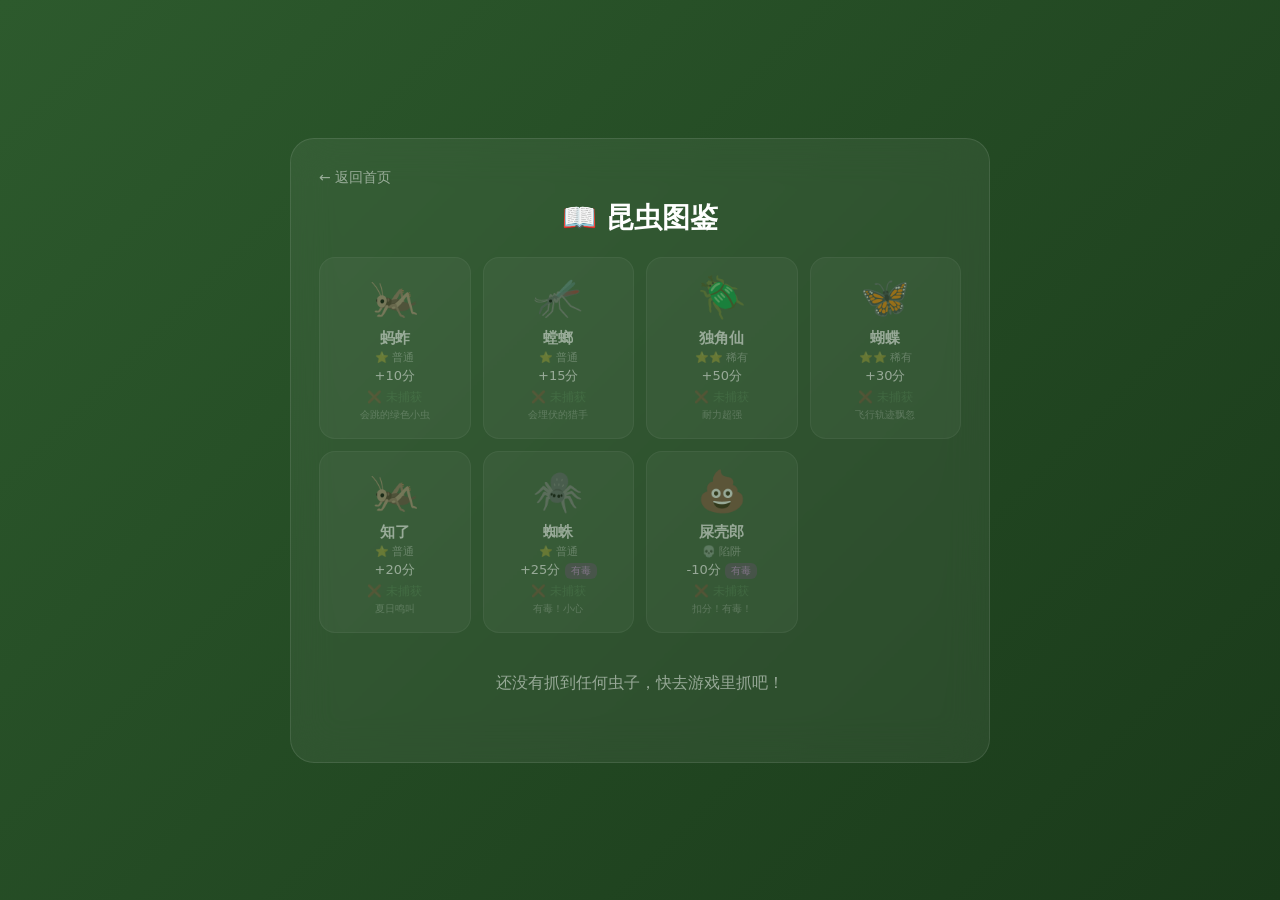
==== collection.html @ b9e889be "🎮 Phase 2: 完整三页游戏结构 - index.html (Codex生成): 毛玻璃首页, 进入游戏/图鉴/排行榜 - game.html: 完整游戏引擎   - 7种虫子AI (蚂蚱跳/螳" ====
<!DOCTYPE html>
<html lang="zh-CN">
<head>
<meta charset="UTF-8">
<meta name="viewport" content="width=device-width, initial-scale=1.0">
<title>📖 昆虫图鉴</title>
<style>
*{margin:0;padding:0;box-sizing:border-box}
body{
min-height:100vh;display:flex;align-items:center;justify-content:center;padding:24px;
font-family:"PingFang SC","Microsoft YaHei",system-ui,sans-serif;
background:linear-gradient(135deg,#2d5a2d,#1a3a1a);
}
.container{
width:100%;max-width:700px;
background:rgba(255,255,255,.06);backdrop-filter:blur(20px);
border-radius:24px;padding:28px;color:#fff;
border:1px solid rgba(255,255,255,.1);
}
h1{text-align:center;font-size:28px;margin-bottom:20px}
.back{display:inline-block;color:rgba(255,255,255,.5);text-decoration:none;font-size:14px;margin-bottom:12px}
.back:hover{color:#fff}

.grid{display:grid;grid-template-columns:repeat(auto-fill,minmax(150px,1fr));gap:12px}
.card{
background:rgba(255,255,255,.08);border-radius:16px;padding:16px;text-align:center;
border:1px solid rgba(255,255,255,.1);transition:.2s;
}
.card.caught{border-color:rgba(100,255,150,.3);background:rgba(100,255,150,.06)}
.card.missing{opacity:.5}
.card .icon{font-size:40px;margin-bottom:8px}
.card .name{font-size:15px;font-weight:600}
.card .rarity{font-size:11px;opacity:.5;margin:2px 0}
.card .pts{font-size:13px}
.card .count{font-size:12px;color:#81c784;margin-top:4px}
.card .desc{font-size:10px;opacity:.4;margin-top:2px}
.poison-badge{display:inline-block;padding:1px 6px;border-radius:6px;background:rgba(171,71,188,.3);font-size:10px;color:#ce93d8}

.empty{text-align:center;opacity:.5;padding:40px;font-size:16px}
</style>
</head>
<body>
<div class="container">
  <a href="index.html" class="back">← 返回首页</a>
  <h1>📖 昆虫图鉴</h1>
  <div class="grid" id="grid"></div>
</div>
<script>
const BUGS=[
  {id:'hopper',name:'蚂蚱',icon:'🦗',rarity:'⭐ 普通',pts:10,psn:false,desc:'会跳的绿色小虫'},
  {id:'mantis',name:'螳螂',icon:'🦟',rarity:'⭐ 普通',pts:15,psn:false,desc:'会埋伏的猎手'},
  {id:'beetle',name:'独角仙',icon:'🪲',rarity:'⭐⭐ 稀有',pts:50,psn:false,desc:'耐力超强'},
  {id:'butterfly',name:'蝴蝶',icon:'🦋',rarity:'⭐⭐ 稀有',pts:30,psn:false,desc:'飞行轨迹飘忽'},
  {id:'cicada',name:'知了',icon:'🦗',rarity:'⭐ 普通',pts:20,psn:false,desc:'夏日鸣叫'},
  {id:'spider',name:'蜘蛛',icon:'🕷️',rarity:'⭐ 普通',pts:25,psn:true,desc:'有毒！小心'},
  {id:'dung',name:'屎壳郎',icon:'💩',rarity:'💀 陷阱',pts:-10,psn:true,desc:'扣分！有毒！'},
];

let caught=JSON.parse(localStorage.getItem('bugRanks')||'[]');
// 从最新记录中提取捕获数
let allCaught={};
for(let r of caught){
  if(r.bugs)for(let[k,v]of Object.entries(r.bugs))allCaught[k]=(allCaught[k]||0)+v;
}

let grid=document.getElementById('grid');
for(let b of BUGS){
  let cnt=allCaught[b.id]||0;
  let c=document.createElement('div');
  c.className='card'+(cnt>0?' caught':' missing');
  c.innerHTML=`
    <div class="icon">${b.icon}</div>
    <div class="name">${b.name}</div>
    <div class="rarity">${b.rarity}</div>
    <div class="pts">${b.pts>0?'+':''}${b.pts}分${b.psn?' <span class="poison-badge">有毒</span>':''}</div>
    ${cnt>0?`<div class="count">✅ 已捕获 ×${cnt}</div>`:'<div class="count" style="opacity:.3">❌ 未捕获</div>'}
    <div class="desc">${b.desc}</div>
  `;
  grid.appendChild(c);
}

if(Object.keys(allCaught).length===0){
  let e=document.createElement('div');
  e.className='empty';e.textContent='还没有抓到任何虫子，快去游戏里抓吧！';
  document.querySelector('.container').appendChild(e);
}
</script>
</body>
</html>
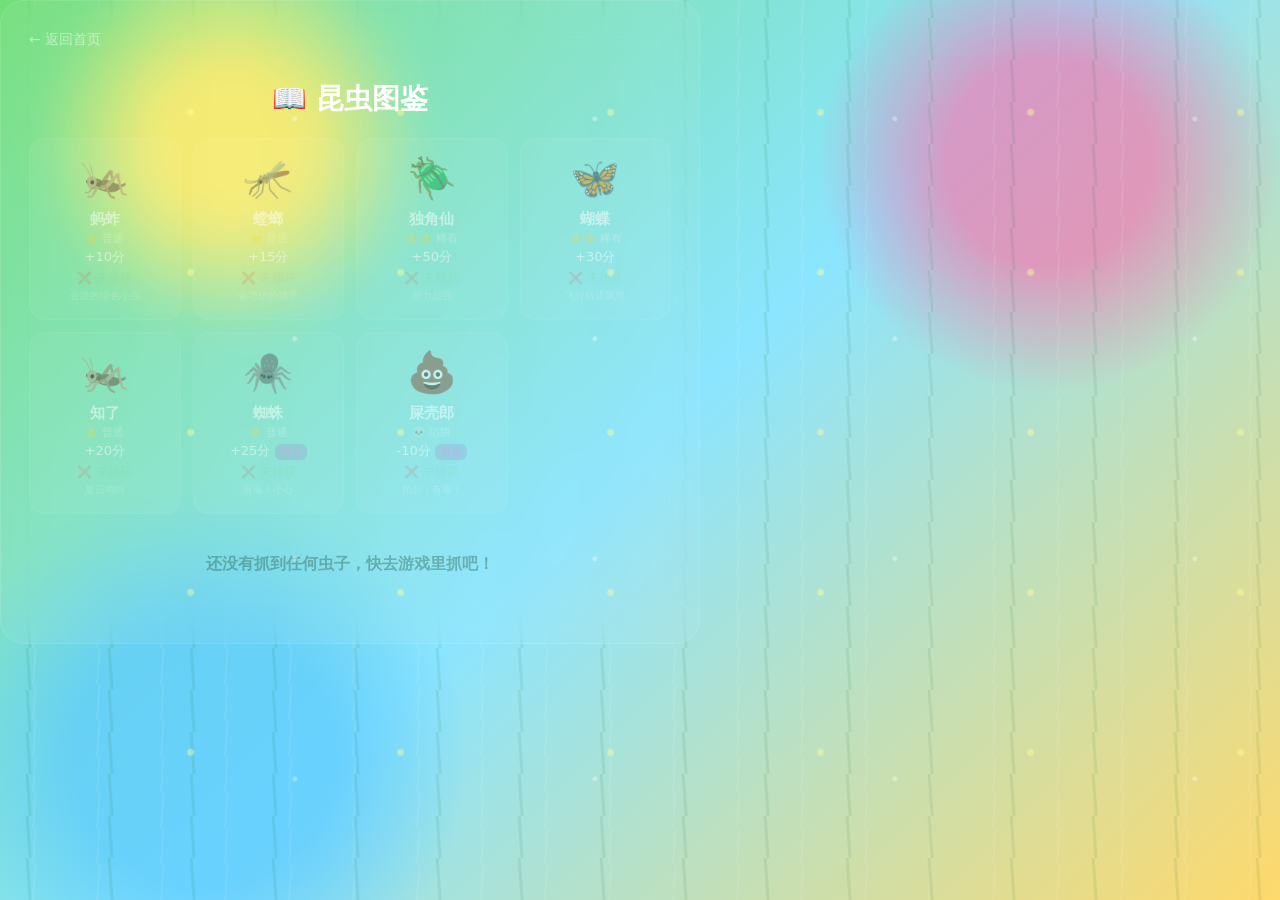
==== commit 6728ea33: "🎮 Phase 2: 完整游戏引擎 - 抓虫大冒险 - 30x20 网格地图 (草地/山路/池塘) - 7种昆虫 AI (蚂蚱/螳螂/独角仙/蝴蝶/知了/蜘蛛/屎壳郎) - 洞穴系统 (连通洞/死路洞" ====
--- a/collection.html
+++ b/collection.html
@@ -4,13 +4,8 @@
 <meta charset="UTF-8">
 <meta name="viewport" content="width=device-width, initial-scale=1.0">
 <title>📖 昆虫图鉴</title>
+<link rel="stylesheet" href="style.css">
 <style>
-*{margin:0;padding:0;box-sizing:border-box}
-body{
-min-height:100vh;display:flex;align-items:center;justify-content:center;padding:24px;
-font-family:"PingFang SC","Microsoft YaHei",system-ui,sans-serif;
-background:linear-gradient(135deg,#2d5a2d,#1a3a1a);
-}
 .container{
 width:100%;max-width:700px;
 background:rgba(255,255,255,.06);backdrop-filter:blur(20px);
--- a/style.css
+++ b/style.css
@@ -0,0 +1,537 @@
+* {
+  box-sizing: border-box;
+}
+
+:root {
+  --ink: #16412e;
+  --deep: #0e3b2b;
+  --leaf: #39b96b;
+  --sun: #ffc94d;
+  --sky: #59c8ff;
+  --berry: #ff6fa5;
+  --glass: rgba(255, 255, 255, 0.36);
+  --glass-strong: rgba(255, 255, 255, 0.56);
+  --stroke: rgba(255, 255, 255, 0.62);
+  --shadow: 0 24px 70px rgba(21, 85, 56, 0.25);
+}
+
+html,
+body {
+  margin: 0;
+  min-height: 100%;
+}
+
+body {
+  min-height: 100vh;
+  color: var(--ink);
+  font-family: "PingFang SC", "Microsoft YaHei", system-ui, sans-serif;
+  background:
+    radial-gradient(circle at 18% 16%, rgba(255, 235, 103, 0.92) 0 6%, transparent 15%),
+    radial-gradient(circle at 82% 18%, rgba(255, 111, 165, 0.64) 0 8%, transparent 18%),
+    radial-gradient(circle at 16% 84%, rgba(89, 200, 255, 0.68) 0 10%, transparent 20%),
+    linear-gradient(135deg, #72df78 0%, #8be5ff 50%, #ffd96b 100%);
+  overflow-x: hidden;
+}
+
+body::before,
+body::after {
+  content: "";
+  position: fixed;
+  inset: 0;
+  pointer-events: none;
+}
+
+body::before {
+  background-image:
+    linear-gradient(86deg, transparent 0 28px, rgba(23, 106, 49, 0.22) 29px 31px, transparent 32px 64px),
+    linear-gradient(94deg, transparent 0 22px, rgba(255, 255, 255, 0.22) 23px 24px, transparent 25px 58px);
+  background-size: 82px 42px, 64px 36px;
+  background-position: 0 100%, 12px 100%;
+  opacity: 0.42;
+  animation: grassWave 7s ease-in-out infinite alternate;
+}
+
+body::after {
+  background-image:
+    radial-gradient(circle, rgba(255, 255, 152, 0.95) 0 3px, transparent 4px),
+    radial-gradient(circle, rgba(255, 255, 255, 0.74) 0 2px, transparent 3px);
+  background-size: 210px 160px, 300px 220px;
+  background-position: 8% 26%, 76% 66%;
+  opacity: 0.48;
+  animation: fireflyDrift 9s ease-in-out infinite alternate;
+}
+
+@keyframes grassWave {
+  from { transform: translate3d(-10px, 8px, 0) skewX(-2deg); }
+  to { transform: translate3d(12px, -4px, 0) skewX(2deg); }
+}
+
+@keyframes fireflyDrift {
+  from { transform: translate3d(0, 0, 0); }
+  to { transform: translate3d(18px, -18px, 0); }
+}
+
+a {
+  color: inherit;
+}
+
+.page-center {
+  position: relative;
+  z-index: 1;
+  display: grid;
+  min-height: 100vh;
+  place-items: center;
+  padding: 24px;
+}
+
+.glass-shell,
+.glass-panel,
+.game-shell {
+  border: 1px solid var(--stroke);
+  background: var(--glass);
+  box-shadow: var(--shadow);
+  backdrop-filter: blur(18px);
+  -webkit-backdrop-filter: blur(18px);
+}
+
+.glass-shell {
+  width: min(660px, 100%);
+  padding: 34px;
+  border-radius: 28px;
+  text-align: center;
+}
+
+.brand-title {
+  margin: 0;
+  color: #124b33;
+  font-size: clamp(40px, 8vw, 74px);
+  line-height: 1.05;
+  letter-spacing: 0;
+  text-shadow: 0 4px 0 rgba(255, 255, 255, 0.38);
+}
+
+.subtitle {
+  max-width: 500px;
+  margin: 14px auto 26px;
+  color: rgba(17, 68, 48, 0.82);
+  font-size: 18px;
+  font-weight: 800;
+  line-height: 1.7;
+}
+
+.actions {
+  display: grid;
+  gap: 14px;
+  max-width: 360px;
+  margin: 0 auto;
+}
+
+.btn {
+  display: inline-flex;
+  align-items: center;
+  justify-content: center;
+  min-height: 56px;
+  padding: 12px 22px;
+  border: 1px solid rgba(255, 255, 255, 0.76);
+  border-radius: 18px;
+  color: var(--ink);
+  background: rgba(255, 255, 255, 0.52);
+  box-shadow: 0 10px 22px rgba(36, 105, 69, 0.18);
+  text-decoration: none;
+  font: inherit;
+  font-size: 20px;
+  font-weight: 900;
+  cursor: pointer;
+  transition: transform 0.16s ease, background 0.16s ease, box-shadow 0.16s ease;
+}
+
+.btn:hover,
+.btn:focus-visible {
+  transform: translateY(-2px);
+  background: rgba(255, 255, 255, 0.72);
+  box-shadow: 0 15px 30px rgba(36, 105, 69, 0.24);
+  outline: none;
+}
+
+.btn.primary {
+  color: #fff;
+  background: linear-gradient(135deg, rgba(31, 177, 93, 0.96), rgba(255, 172, 49, 0.96));
+  text-shadow: 0 2px 2px rgba(0, 0, 0, 0.16);
+}
+
+.home-help {
+  display: grid;
+  grid-template-columns: repeat(3, 1fr);
+  gap: 10px;
+  margin-top: 26px;
+  color: rgba(18, 75, 51, 0.78);
+  font-size: 14px;
+  font-weight: 800;
+}
+
+.home-help span,
+kbd {
+  border: 1px solid rgba(255, 255, 255, 0.56);
+  border-radius: 12px;
+  background: rgba(255, 255, 255, 0.28);
+  box-shadow: inset 0 1px 0 rgba(255, 255, 255, 0.46);
+}
+
+.home-help span {
+  padding: 10px 8px;
+}
+
+kbd {
+  display: inline-flex;
+  align-items: center;
+  min-width: 24px;
+  min-height: 24px;
+  justify-content: center;
+  padding: 2px 7px;
+  color: #123f2b;
+  font-family: inherit;
+  font-size: 12px;
+  font-weight: 900;
+}
+
+.leaderboard {
+  display: none;
+  margin-top: 22px;
+  padding: 16px;
+  border-radius: 18px;
+  text-align: left;
+}
+
+.leaderboard.open {
+  display: block;
+}
+
+.leaderboard h2 {
+  margin: 0 0 10px;
+  font-size: 22px;
+}
+
+.score-row {
+  display: flex;
+  align-items: center;
+  justify-content: space-between;
+  gap: 12px;
+  padding: 10px 0;
+  border-top: 1px solid rgba(255, 255, 255, 0.5);
+  font-weight: 900;
+}
+
+.score-row:first-child {
+  border-top: 0;
+}
+
+.empty {
+  margin: 0;
+  padding: 14px 0 4px;
+  color: rgba(22, 65, 46, 0.66);
+  font-weight: 800;
+  text-align: center;
+}
+
+.game-page {
+  display: grid;
+  min-height: 100vh;
+  place-items: center;
+  padding: 14px;
+  overflow: hidden;
+}
+
+.game-shell {
+  position: relative;
+  width: min(1180px, 100%);
+  padding: 12px;
+  border-radius: 22px;
+}
+
+.game-topbar,
+.hud,
+.help-bar {
+  display: flex;
+  align-items: center;
+  gap: 10px;
+  flex-wrap: wrap;
+}
+
+.game-topbar {
+  justify-content: space-between;
+  padding: 0 4px 10px;
+}
+
+.game-title {
+  margin: 0;
+  font-size: clamp(22px, 4vw, 32px);
+  line-height: 1;
+}
+
+.game-links {
+  display: flex;
+  gap: 8px;
+}
+
+.small-btn {
+  min-height: 38px;
+  padding: 8px 12px;
+  border-radius: 12px;
+  font-size: 14px;
+}
+
+.canvas-wrap {
+  position: relative;
+}
+
+canvas {
+  display: block;
+  width: 100%;
+  max-height: calc(100vh - 190px);
+  aspect-ratio: 3 / 2;
+  border-radius: 16px;
+  background: #5ea94d;
+  box-shadow: inset 0 0 0 1px rgba(255, 255, 255, 0.28);
+  touch-action: none;
+}
+
+.hud {
+  justify-content: center;
+  margin-top: 10px;
+  padding: 10px 12px;
+  border-radius: 16px;
+  background: rgba(255, 255, 255, 0.34);
+}
+
+.hud-item {
+  display: inline-flex;
+  align-items: center;
+  gap: 6px;
+  min-height: 30px;
+  color: #143d2b;
+  font-size: 14px;
+  font-weight: 900;
+}
+
+.hud-bar {
+  width: 112px;
+  height: 10px;
+  overflow: hidden;
+  border-radius: 99px;
+  background: rgba(20, 61, 43, 0.16);
+}
+
+.hud-fill {
+  width: 100%;
+  height: 100%;
+  border-radius: inherit;
+  transition: width 0.2s ease;
+}
+
+.hud-stamina .hud-fill {
+  background: linear-gradient(90deg, #28bd6c, #ffd34e, #ff6b4a);
+}
+
+.hud-poison .hud-fill {
+  background: #a64bd9;
+}
+
+.status-badge {
+  padding: 6px 10px;
+  border-radius: 99px;
+  font-size: 13px;
+  font-weight: 900;
+}
+
+.status-ok {
+  color: #176a3f;
+  background: rgba(74, 215, 118, 0.22);
+}
+
+.status-poison {
+  color: #702994;
+  background: rgba(171, 71, 188, 0.22);
+}
+
+.help-bar {
+  justify-content: center;
+  margin-top: 8px;
+  color: rgba(16, 61, 43, 0.72);
+  font-size: 13px;
+  font-weight: 800;
+}
+
+.game-over-overlay {
+  position: absolute;
+  inset: 0;
+  z-index: 10;
+  display: none;
+  align-items: center;
+  justify-content: center;
+  flex-direction: column;
+  gap: 12px;
+  border-radius: 22px;
+  color: #fff;
+  background: rgba(20, 54, 38, 0.68);
+  backdrop-filter: blur(12px);
+  -webkit-backdrop-filter: blur(12px);
+  text-align: center;
+}
+
+.game-over-overlay.show {
+  display: flex;
+}
+
+.game-over-overlay h2 {
+  margin: 0;
+  font-size: 34px;
+}
+
+.final-score {
+  color: #ffdd57;
+  font-size: 58px;
+  font-weight: 1000;
+  line-height: 1;
+}
+
+.collection-page {
+  position: relative;
+  z-index: 1;
+  min-height: 100vh;
+  padding: 24px;
+}
+
+.collection-shell {
+  width: min(1060px, 100%);
+  margin: 0 auto;
+  padding: 24px;
+  border-radius: 26px;
+}
+
+.collection-header {
+  display: flex;
+  align-items: center;
+  justify-content: space-between;
+  gap: 16px;
+  margin-bottom: 20px;
+}
+
+.collection-header h1 {
+  margin: 0;
+  font-size: clamp(30px, 5vw, 48px);
+  line-height: 1;
+}
+
+.bug-grid {
+  display: grid;
+  grid-template-columns: repeat(auto-fit, minmax(180px, 1fr));
+  gap: 14px;
+}
+
+.bug-card {
+  min-height: 254px;
+  padding: 16px;
+  border: 1px solid rgba(255, 255, 255, 0.58);
+  border-radius: 18px;
+  background: rgba(255, 255, 255, 0.36);
+  box-shadow: 0 12px 28px rgba(24, 80, 54, 0.16);
+  text-align: center;
+}
+
+.bug-card.missing {
+  filter: grayscale(0.7);
+  opacity: 0.72;
+}
+
+.bug-card img,
+.asset-icon {
+  width: 76px;
+  height: 76px;
+  object-fit: contain;
+  image-rendering: auto;
+}
+
+.bug-name {
+  margin-top: 8px;
+  font-size: 20px;
+  font-weight: 1000;
+}
+
+.bug-meta,
+.bug-desc,
+.bug-count {
+  margin-top: 5px;
+  font-weight: 850;
+}
+
+.bug-meta {
+  color: rgba(22, 65, 46, 0.8);
+}
+
+.bug-desc {
+  min-height: 38px;
+  color: rgba(22, 65, 46, 0.62);
+  font-size: 13px;
+  line-height: 1.45;
+}
+
+.bug-count {
+  color: #176a3f;
+}
+
+@media (max-width: 720px) {
+  .page-center,
+  .collection-page {
+    padding: 16px;
+  }
+
+  .glass-shell,
+  .collection-shell {
+    padding: 20px;
+    border-radius: 22px;
+  }
+
+  .home-help {
+    grid-template-columns: 1fr;
+  }
+
+  .btn {
+    min-height: 54px;
+    font-size: 18px;
+  }
+
+  .game-page {
+    padding: 8px;
+    align-items: start;
+  }
+
+  .game-shell {
+    padding: 8px;
+  }
+
+  .game-topbar {
+    justify-content: center;
+    text-align: center;
+  }
+
+  .game-links {
+    width: 100%;
+    justify-content: center;
+  }
+
+  canvas {
+    max-height: none;
+  }
+
+  .hud {
+    gap: 7px;
+  }
+
+  .hud-bar {
+    width: 84px;
+  }
+
+  .help-bar {
+    font-size: 12px;
+  }
+}
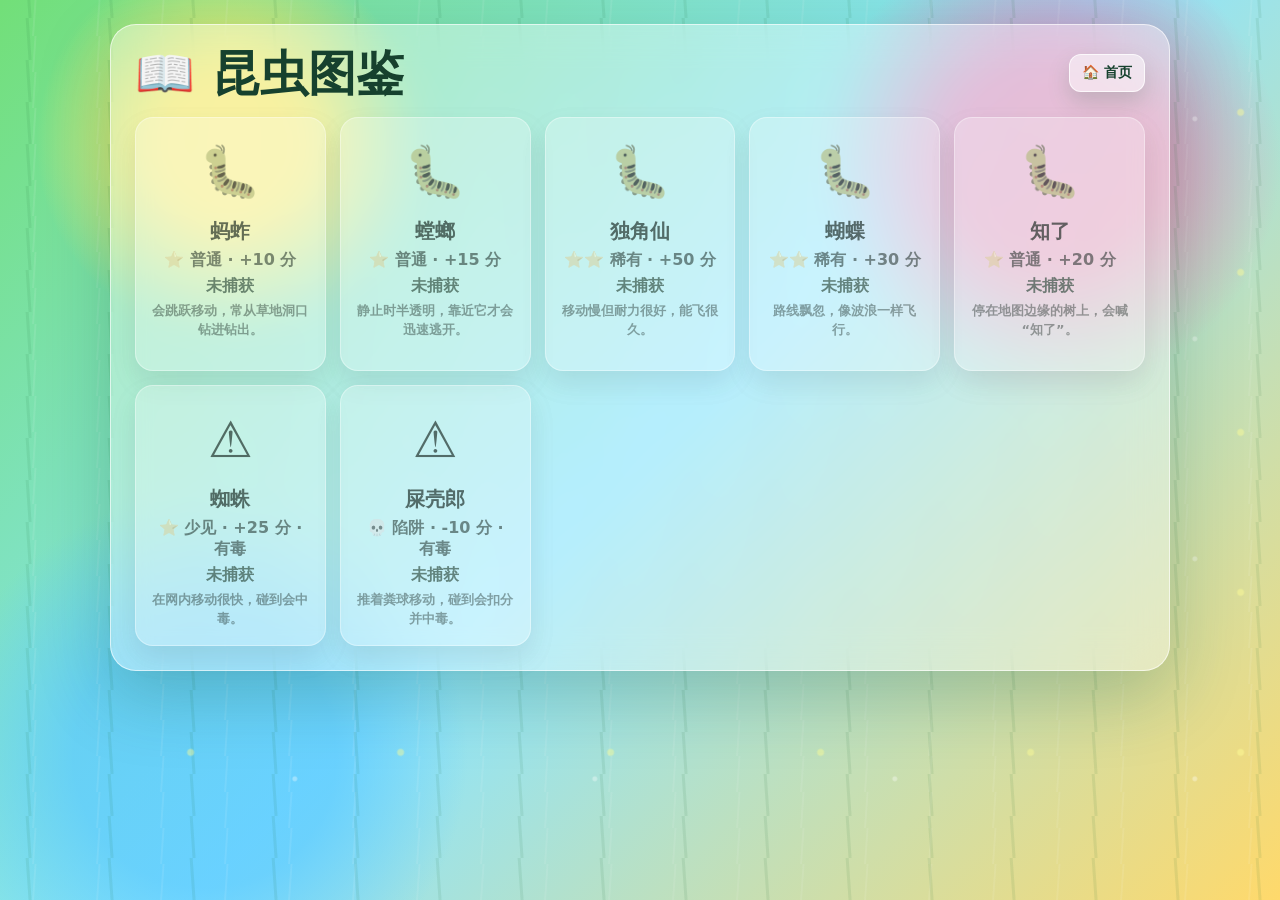
==== commit f08ed8d4: "🔧 修复: 外部JS集成 + 风格统一 + 铲子逻辑优化 - game.html 改为加载外部 game.js - collection.html 使用 style.css 共享样式 - index." ====
--- a/collection.html
+++ b/collection.html
@@ -1,84 +1,79 @@
 <!DOCTYPE html>
 <html lang="zh-CN">
 <head>
-<meta charset="UTF-8">
-<meta name="viewport" content="width=device-width, initial-scale=1.0">
-<title>📖 昆虫图鉴</title>
-<link rel="stylesheet" href="style.css">
-<style>
-.container{
-width:100%;max-width:700px;
-background:rgba(255,255,255,.06);backdrop-filter:blur(20px);
-border-radius:24px;padding:28px;color:#fff;
-border:1px solid rgba(255,255,255,.1);
-}
-h1{text-align:center;font-size:28px;margin-bottom:20px}
-.back{display:inline-block;color:rgba(255,255,255,.5);text-decoration:none;font-size:14px;margin-bottom:12px}
-.back:hover{color:#fff}
-
-.grid{display:grid;grid-template-columns:repeat(auto-fill,minmax(150px,1fr));gap:12px}
-.card{
-background:rgba(255,255,255,.08);border-radius:16px;padding:16px;text-align:center;
-border:1px solid rgba(255,255,255,.1);transition:.2s;
-}
-.card.caught{border-color:rgba(100,255,150,.3);background:rgba(100,255,150,.06)}
-.card.missing{opacity:.5}
-.card .icon{font-size:40px;margin-bottom:8px}
-.card .name{font-size:15px;font-weight:600}
-.card .rarity{font-size:11px;opacity:.5;margin:2px 0}
-.card .pts{font-size:13px}
-.card .count{font-size:12px;color:#81c784;margin-top:4px}
-.card .desc{font-size:10px;opacity:.4;margin-top:2px}
-.poison-badge{display:inline-block;padding:1px 6px;border-radius:6px;background:rgba(171,71,188,.3);font-size:10px;color:#ce93d8}
-
-.empty{text-align:center;opacity:.5;padding:40px;font-size:16px}
-</style>
+  <meta charset="UTF-8">
+  <meta name="viewport" content="width=device-width, initial-scale=1.0">
+  <title>📖 昆虫图鉴</title>
+  <link rel="stylesheet" href="style.css">
 </head>
 <body>
-<div class="container">
-  <a href="index.html" class="back">← 返回首页</a>
-  <h1>📖 昆虫图鉴</h1>
-  <div class="grid" id="grid"></div>
-</div>
-<script>
-const BUGS=[
-  {id:'hopper',name:'蚂蚱',icon:'🦗',rarity:'⭐ 普通',pts:10,psn:false,desc:'会跳的绿色小虫'},
-  {id:'mantis',name:'螳螂',icon:'🦟',rarity:'⭐ 普通',pts:15,psn:false,desc:'会埋伏的猎手'},
-  {id:'beetle',name:'独角仙',icon:'🪲',rarity:'⭐⭐ 稀有',pts:50,psn:false,desc:'耐力超强'},
-  {id:'butterfly',name:'蝴蝶',icon:'🦋',rarity:'⭐⭐ 稀有',pts:30,psn:false,desc:'飞行轨迹飘忽'},
-  {id:'cicada',name:'知了',icon:'🦗',rarity:'⭐ 普通',pts:20,psn:false,desc:'夏日鸣叫'},
-  {id:'spider',name:'蜘蛛',icon:'🕷️',rarity:'⭐ 普通',pts:25,psn:true,desc:'有毒！小心'},
-  {id:'dung',name:'屎壳郎',icon:'💩',rarity:'💀 陷阱',pts:-10,psn:true,desc:'扣分！有毒！'},
-];
+  <main class="collection-page">
+    <section class="collection-shell glass-shell">
+      <header class="collection-header">
+        <h1>📖 昆虫图鉴</h1>
+        <a class="btn small-btn" href="index.html">🏠 首页</a>
+      </header>
+      <div class="bug-grid" id="bugGrid"></div>
+    </section>
+  </main>
 
-let caught=JSON.parse(localStorage.getItem('bugRanks')||'[]');
-// 从最新记录中提取捕获数
-let allCaught={};
-for(let r of caught){
-  if(r.bugs)for(let[k,v]of Object.entries(r.bugs))allCaught[k]=(allCaught[k]||0)+v;
-}
+  <script>
+    const BUGS = [
+      { id: "grasshopper", name: "蚂蚱", rarity: "⭐ 普通", points: 10, toxic: false, asset: "grasshopper", desc: "会跳跃移动，常从草地洞口钻进钻出。" },
+      { id: "mantis", name: "螳螂", rarity: "⭐ 普通", points: 15, toxic: false, asset: "mantis", desc: "静止时半透明，靠近它才会迅速逃开。" },
+      { id: "beetle", name: "独角仙", rarity: "⭐⭐ 稀有", points: 50, toxic: false, asset: "beetle", desc: "移动慢但耐力很好，能飞很久。" },
+      { id: "butterfly", name: "蝴蝶", rarity: "⭐⭐ 稀有", points: 30, toxic: false, asset: "butterfly", desc: "路线飘忽，像波浪一样飞行。" },
+      { id: "cicada", name: "知了", rarity: "⭐ 普通", points: 20, toxic: false, asset: "cicada", desc: "停在地图边缘的树上，会喊“知了”。" },
+      { id: "spider", name: "蜘蛛", rarity: "⭐ 少见", points: 25, toxic: true, asset: "spider", desc: "在网内移动很快，碰到会中毒。" },
+      { id: "dung", name: "屎壳郎", rarity: "💀 陷阱", points: -10, toxic: true, asset: "dung", desc: "推着粪球移动，碰到会扣分并中毒。" },
+    ];
 
-let grid=document.getElementById('grid');
-for(let b of BUGS){
-  let cnt=allCaught[b.id]||0;
-  let c=document.createElement('div');
-  c.className='card'+(cnt>0?' caught':' missing');
-  c.innerHTML=`
-    <div class="icon">${b.icon}</div>
-    <div class="name">${b.name}</div>
-    <div class="rarity">${b.rarity}</div>
-    <div class="pts">${b.pts>0?'+':''}${b.pts}分${b.psn?' <span class="poison-badge">有毒</span>':''}</div>
-    ${cnt>0?`<div class="count">✅ 已捕获 ×${cnt}</div>`:'<div class="count" style="opacity:.3">❌ 未捕获</div>'}
-    <div class="desc">${b.desc}</div>
-  `;
-  grid.appendChild(c);
-}
+    function readCaught() {
+      try {
+        const raw = JSON.parse(localStorage.getItem("bugCatchCaught") || "{}");
+        return raw && typeof raw === "object" ? raw : {};
+      } catch {
+        return {};
+      }
+    }
 
-if(Object.keys(allCaught).length===0){
-  let e=document.createElement('div');
-  e.className='empty';e.textContent='还没有抓到任何虫子，快去游戏里抓吧！';
-  document.querySelector('.container').appendChild(e);
-}
-</script>
+    function readLegacyCaught() {
+      try {
+        const ranks = JSON.parse(localStorage.getItem("bugRanks") || "[]");
+        return ranks.reduce((acc, item) => {
+          if (item.bugs) {
+            Object.entries(item.bugs).forEach(([key, value]) => {
+              acc[key] = (acc[key] || 0) + value;
+            });
+          }
+          return acc;
+        }, {});
+      } catch {
+        return {};
+      }
+    }
+
+    const grid = document.getElementById("bugGrid");
+    const caught = { ...readLegacyCaught() };
+    const current = readCaught();
+    Object.entries(current).forEach(([key, value]) => {
+      caught[key] = (caught[key] || 0) + value;
+    });
+
+    grid.innerHTML = BUGS.map((bug) => {
+      const count = caught[bug.id] || 0;
+      const points = `${bug.points > 0 ? "+" : ""}${bug.points} 分`;
+      return `
+        <article class="bug-card ${count ? "caught" : "missing"}">
+          <img src="assets/${bug.asset}.png" alt="${bug.name}" onerror="this.style.display='none';this.nextElementSibling.style.display='inline-flex'">
+          <span class="asset-icon" style="display:none;align-items:center;justify-content:center;font-size:50px">${bug.toxic ? "⚠️" : "🐛"}</span>
+          <div class="bug-name">${bug.name}</div>
+          <div class="bug-meta">${bug.rarity} · ${points}${bug.toxic ? " · 有毒" : ""}</div>
+          <div class="bug-count">${count ? `已捕获 × ${count}` : "未捕获"}</div>
+          <div class="bug-desc">${bug.desc}</div>
+        </article>
+      `;
+    }).join("");
+  </script>
 </body>
 </html>
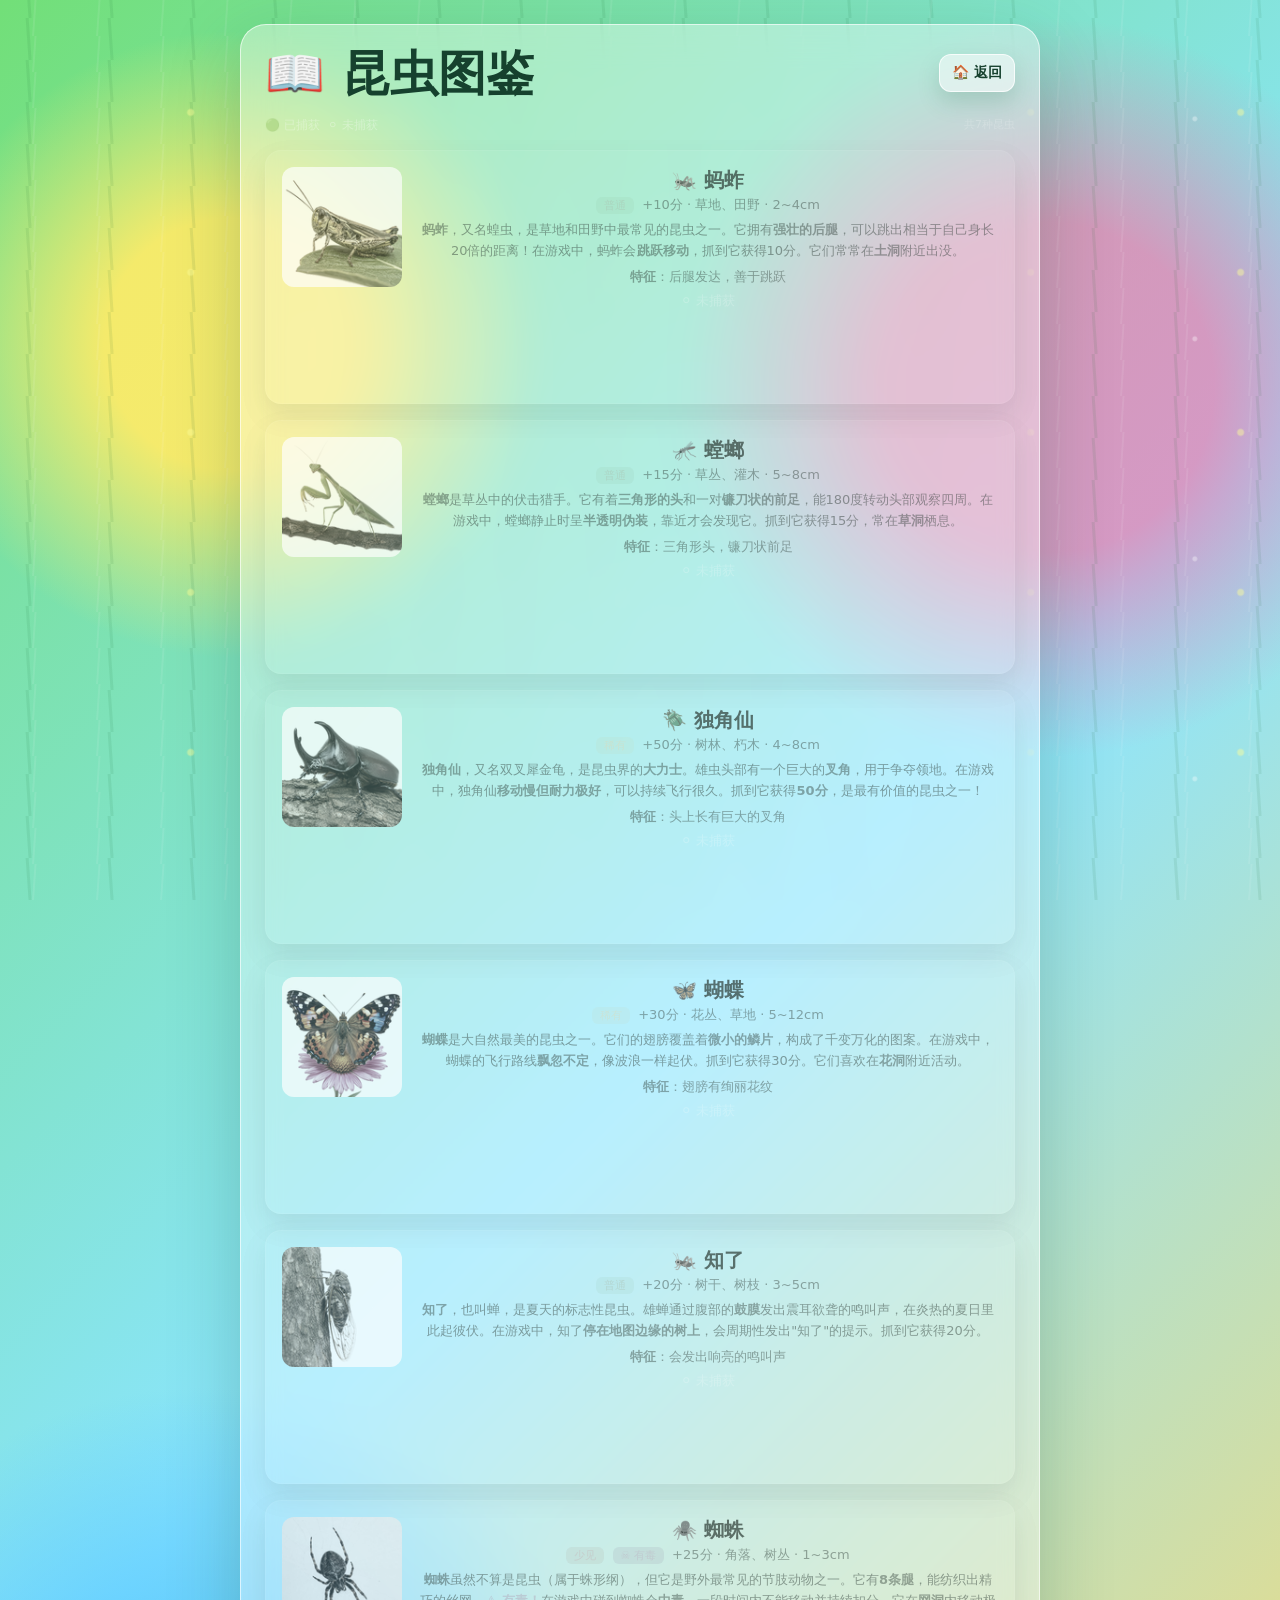
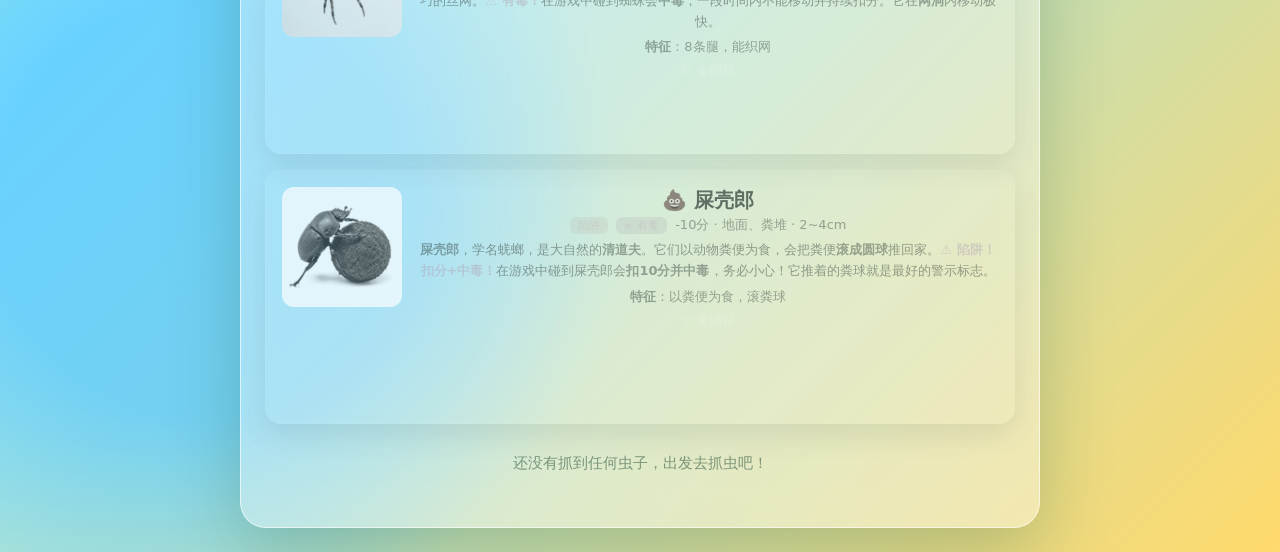
==== commit c3fa34cd: "📖 昆虫图鉴升级: 真实图片+完整文字介绍 - 每只昆虫显示gpt-image-2生成的真实照片 - 完整生物学描述(栖息地/尺寸/特征/习性) - 毒虫/稀有度标签着色 - 已捕获/未捕获状态一目了" ====
--- a/collection.html
+++ b/collection.html
@@ -5,75 +5,169 @@
   <meta name="viewport" content="width=device-width, initial-scale=1.0">
   <title>📖 昆虫图鉴</title>
   <link rel="stylesheet" href="style.css">
+<style>
+.collection-shell{max-width:800px!important}
+.bug-grid{display:grid;grid-template-columns:1fr;gap:16px;margin-top:16px}
+.bug-card{
+display:flex;gap:16px;padding:16px;border-radius:16px;
+background:rgba(255,255,255,0.06);border:1px solid rgba(255,255,255,0.08);
+transition:.2s;align-items:flex-start;
+}
+.bug-card.caught{border-color:rgba(100,255,150,0.2);background:rgba(100,255,150,0.04)}
+.bug-card.missing{opacity:.7}
+.bug-card .img-wrap{
+width:120px;height:120px;border-radius:12px;overflow:hidden;flex-shrink:0;
+background:rgba(255,255,255,0.04);display:flex;align-items:center;justify-content:center
+}
+.bug-card .img-wrap img{width:100%;height:100%;object-fit:cover}
+.bug-card .img-wrap .fallback{font-size:48px;opacity:.3}
+.bug-card .info{flex:1;min-width:0}
+.bug-card .name{font-size:20px;font-weight:600;margin-bottom:2px}
+.bug-card .meta{font-size:13px;opacity:.6;margin-bottom:6px}
+.bug-card .meta .tag{display:inline-block;padding:1px 8px;border-radius:6px;font-size:11px;margin-right:4px}
+.tag-toxic{background:rgba(171,71,188,.25);color:#ce93d8}
+.tag-common{background:rgba(76,175,80,.2);color:#81c784}
+.tag-rare{background:rgba(255,193,7,.2);color:#ffd54f}
+.tag-trap{background:rgba(244,67,54,.2);color:#ef9a9a}
+.bug-card .status{font-size:13px;margin:4px 0}
+.bug-card .status.caught{color:#81c784}
+.bug-card .status.missing{color:rgba(255,255,255,.3)}
+.bug-card .desc{font-size:13px;opacity:.65;line-height:1.6}
+.bug-card .desc strong{opacity:.9}
+</style>
 </head>
 <body>
-  <main class="collection-page">
-    <section class="collection-shell glass-shell">
-      <header class="collection-header">
-        <h1>📖 昆虫图鉴</h1>
-        <a class="btn small-btn" href="index.html">🏠 首页</a>
-      </header>
-      <div class="bug-grid" id="bugGrid"></div>
-    </section>
-  </main>
+<main class="collection-page">
+  <section class="collection-shell glass-shell">
+    <header class="collection-header">
+      <h1>📖 昆虫图鉴</h1>
+      <a class="btn small-btn" href="index.html">🏠 返回</a>
+    </header>
 
-  <script>
-    const BUGS = [
-      { id: "grasshopper", name: "蚂蚱", rarity: "⭐ 普通", points: 10, toxic: false, asset: "grasshopper", desc: "会跳跃移动，常从草地洞口钻进钻出。" },
-      { id: "mantis", name: "螳螂", rarity: "⭐ 普通", points: 15, toxic: false, asset: "mantis", desc: "静止时半透明，靠近它才会迅速逃开。" },
-      { id: "beetle", name: "独角仙", rarity: "⭐⭐ 稀有", points: 50, toxic: false, asset: "beetle", desc: "移动慢但耐力很好，能飞很久。" },
-      { id: "butterfly", name: "蝴蝶", rarity: "⭐⭐ 稀有", points: 30, toxic: false, asset: "butterfly", desc: "路线飘忽，像波浪一样飞行。" },
-      { id: "cicada", name: "知了", rarity: "⭐ 普通", points: 20, toxic: false, asset: "cicada", desc: "停在地图边缘的树上，会喊“知了”。" },
-      { id: "spider", name: "蜘蛛", rarity: "⭐ 少见", points: 25, toxic: true, asset: "spider", desc: "在网内移动很快，碰到会中毒。" },
-      { id: "dung", name: "屎壳郎", rarity: "💀 陷阱", points: -10, toxic: true, asset: "dung", desc: "推着粪球移动，碰到会扣分并中毒。" },
-    ];
+    <div style="display:flex;gap:8px;margin:12px 0;flex-wrap:wrap">
+      <span style="color:rgba(255,255,255,.3);font-size:12px">🟢 已捕获</span>
+      <span style="color:rgba(255,255,255,.3);font-size:12px">⚪ 未捕获</span>
+      <span style="margin-left:auto;color:rgba(255,255,255,.2);font-size:11px">共7种昆虫</span>
+    </div>
 
-    function readCaught() {
-      try {
-        const raw = JSON.parse(localStorage.getItem("bugCatchCaught") || "{}");
-        return raw && typeof raw === "object" ? raw : {};
-      } catch {
-        return {};
-      }
-    }
+    <div class="bug-grid" id="bugGrid"></div>
+  </section>
+</main>
 
-    function readLegacyCaught() {
-      try {
-        const ranks = JSON.parse(localStorage.getItem("bugRanks") || "[]");
-        return ranks.reduce((acc, item) => {
-          if (item.bugs) {
-            Object.entries(item.bugs).forEach(([key, value]) => {
-              acc[key] = (acc[key] || 0) + value;
-            });
-          }
-          return acc;
-        }, {});
-      } catch {
-        return {};
-      }
-    }
+<script>
+const BUGS = [
+  {
+    id:'grasshopper',name:'🦗 蚂蚱',file:'grasshopper_small.png',
+    rarity:'普通',rarityCls:'tag-common',points:10,toxic:false,habitat:'草地、田野',
+    size:'2~4cm',feature:'后腿发达，善于跳跃',
+    desc:'<strong>蚂蚱</strong>，又名蝗虫，是草地和田野中最常见的昆虫之一。' +
+      '它拥有<strong>强壮的后腿</strong>，可以跳出相当于自己身长20倍的距离！' +
+      '在游戏中，蚂蚱会<strong>跳跃移动</strong>，抓到它获得10分。' +
+      '它们常常在<strong>土洞</strong>附近出没。'
+  },
+  {
+    id:'mantis',name:'🦟 螳螂',file:'mantis_small.png',
+    rarity:'普通',rarityCls:'tag-common',points:15,toxic:false,habitat:'草丛、灌木',
+    size:'5~8cm',feature:'三角形头，镰刀状前足',
+    desc:'<strong>螳螂</strong>是草丛中的伏击猎手。它有着<strong>三角形的头</strong>和一对<strong>镰刀状的前足</strong>，' +
+      '能180度转动头部观察四周。在游戏中，螳螂静止时呈<strong>半透明伪装</strong>，' +
+      '靠近才会发现它。抓到它获得15分，常在<strong>草洞</strong>栖息。'
+  },
+  {
+    id:'beetle',name:'🪲 独角仙',file:'beetle_small.png',
+    rarity:'稀有',rarityCls:'tag-rare',points:50,toxic:false,habitat:'树林、朽木',
+    size:'4~8cm',feature:'头上长有巨大的叉角',
+    desc:'<strong>独角仙</strong>，又名双叉犀金龟，是昆虫界的<strong>大力士</strong>。' +
+      '雄虫头部有一个巨大的<strong>叉角</strong>，用于争夺领地。' +
+      '在游戏中，独角仙<strong>移动慢但耐力极好</strong>，可以持续飞行很久。' +
+      '抓到它获得<strong>50分</strong>，是最有价值的昆虫之一！'
+  },
+  {
+    id:'butterfly',name:'🦋 蝴蝶',file:'butterfly_small.png',
+    rarity:'稀有',rarityCls:'tag-rare',points:30,toxic:false,habitat:'花丛、草地',
+    size:'5~12cm',feature:'翅膀有绚丽花纹',
+    desc:'<strong>蝴蝶</strong>是大自然最美的昆虫之一。它们的翅膀覆盖着<strong>微小的鳞片</strong>，' +
+      '构成了千变万化的图案。在游戏中，蝴蝶的飞行路线<strong>飘忽不定</strong>，' +
+      '像波浪一样起伏。抓到它获得30分。它们喜欢在<strong>花洞</strong>附近活动。'
+  },
+  {
+    id:'cicada',name:'🦗 知了',file:'cicada_small.png',
+    rarity:'普通',rarityCls:'tag-common',points:20,toxic:false,habitat:'树干、树枝',
+    size:'3~5cm',feature:'会发出响亮的鸣叫声',
+    desc:'<strong>知了</strong>，也叫蝉，是夏天的标志性昆虫。' +
+      '雄蝉通过腹部的<strong>鼓膜</strong>发出震耳欲聋的鸣叫声，' +
+      '在炎热的夏日里此起彼伏。在游戏中，知了<strong>停在地图边缘的树上</strong>，' +
+      '会周期性发出"知了"的提示。抓到它获得20分。'
+  },
+  {
+    id:'spider',name:'🕷️ 蜘蛛',file:'spider_small.png',
+    rarity:'少见',rarityCls:'tag-trap',points:25,toxic:true,habitat:'角落、树丛',
+    size:'1~3cm',feature:'8条腿，能织网',
+    desc:'<strong>蜘蛛</strong>虽然不算是昆虫（属于蛛形纲），但它是野外最常见的节肢动物之一。' +
+      '它有<strong>8条腿</strong>，能纺织出精巧的丝网。' +
+      '<strong style="color:#ce93d8">⚠️ 有毒！</strong>在游戏中碰到蜘蛛会<strong>中毒</strong>，' +
+      '一段时间内不能移动并持续扣分。它在<strong>网洞</strong>内移动极快。'
+  },
+  {
+    id:'dung',name:'💩 屎壳郎',file:'dung_small.png',
+    rarity:'陷阱',rarityCls:'tag-trap',points:-10,toxic:true,habitat:'地面、粪堆',
+    size:'2~4cm',feature:'以粪便为食，滚粪球',
+    desc:'<strong>屎壳郎</strong>，学名蜣螂，是大自然的<strong>清道夫</strong>。' +
+      '它们以动物粪便为食，会把粪便<strong>滚成圆球</strong>推回家。' +
+      '<strong style="color:#ce93d8">⚠️ 陷阱！扣分+中毒！</strong>' +
+      '在游戏中碰到屎壳郎会<strong>扣10分并中毒</strong>，务必小心！' +
+      '它推着的粪球就是最好的警示标志。'
+  },
+];
 
-    const grid = document.getElementById("bugGrid");
-    const caught = { ...readLegacyCaught() };
-    const current = readCaught();
-    Object.entries(current).forEach(([key, value]) => {
-      caught[key] = (caught[key] || 0) + value;
-    });
+function readCaught() {
+  try {
+    const a = JSON.parse(localStorage.getItem('bugCatchCaught')||'{}');
+    const b = JSON.parse(localStorage.getItem('bugRanks')||'[]').reduce((acc,i)=>{
+      if(i.bugs)Object.entries(i.bugs).forEach(([k,v])=>acc[k]=(acc[k]||0)+v);return acc;
+    },{});
+    if(typeof a==='object')Object.entries(a).forEach(([k,v])=>b[k]=(b[k]||0)+v);
+    return b;
+  }catch{return{}}
+}
 
-    grid.innerHTML = BUGS.map((bug) => {
-      const count = caught[bug.id] || 0;
-      const points = `${bug.points > 0 ? "+" : ""}${bug.points} 分`;
-      return `
-        <article class="bug-card ${count ? "caught" : "missing"}">
-          <img src="assets/${bug.asset}.png" alt="${bug.name}" onerror="this.style.display='none';this.nextElementSibling.style.display='inline-flex'">
-          <span class="asset-icon" style="display:none;align-items:center;justify-content:center;font-size:50px">${bug.toxic ? "⚠️" : "🐛"}</span>
-          <div class="bug-name">${bug.name}</div>
-          <div class="bug-meta">${bug.rarity} · ${points}${bug.toxic ? " · 有毒" : ""}</div>
-          <div class="bug-count">${count ? `已捕获 × ${count}` : "未捕获"}</div>
-          <div class="bug-desc">${bug.desc}</div>
-        </article>
-      `;
-    }).join("");
-  </script>
+const caught = readCaught();
+const grid = document.getElementById('bugGrid');
+
+grid.innerHTML = BUGS.map(b => {
+  const cnt = caught[b.id]||0;
+  return `
+    <article class="bug-card ${cnt?'caught':'missing'}">
+      <div class="img-wrap">
+        <img src="assets/${b.file}" alt="${b.name}"
+          onerror="this.style.display='none';this.parentNode.innerHTML='<span class=fallback>${b.name.slice(0,2)}</span>'">
+      </div>
+      <div class="info">
+        <div class="name">${b.name}</div>
+        <div class="meta">
+          <span class="tag ${b.rarityCls}">${b.rarity}</span>
+          ${b.toxic?'<span class="tag tag-toxic">☠️ 有毒</span>':''}
+          ${b.points>0?'+':''}${b.points}分 · ${b.habitat} · ${b.size}
+        </div>
+        <div class="desc">${b.desc}</div>
+        <div class="meta" style="margin-top:6px">
+          <strong>特征</strong>：${b.feature}
+        </div>
+        <div class="status ${cnt?'caught':'missing'}">
+          ${cnt ? `✅ 已捕获 × ${cnt}` : '⚪ 未捕获'}
+        </div>
+      </div>
+    </article>
+  `;
+}).join('');
+
+// 没抓到任何虫子时提示
+if(Object.keys(caught).length===0){
+  const msg = document.createElement('div');
+  msg.style.cssText = 'text-align:center;padding:30px;opacity:.5;font-size:15px';
+  msg.textContent = '还没有抓到任何虫子，出发去抓虫吧！';
+  document.querySelector('.bug-grid').after(msg);
+}
+</script>
 </body>
 </html>
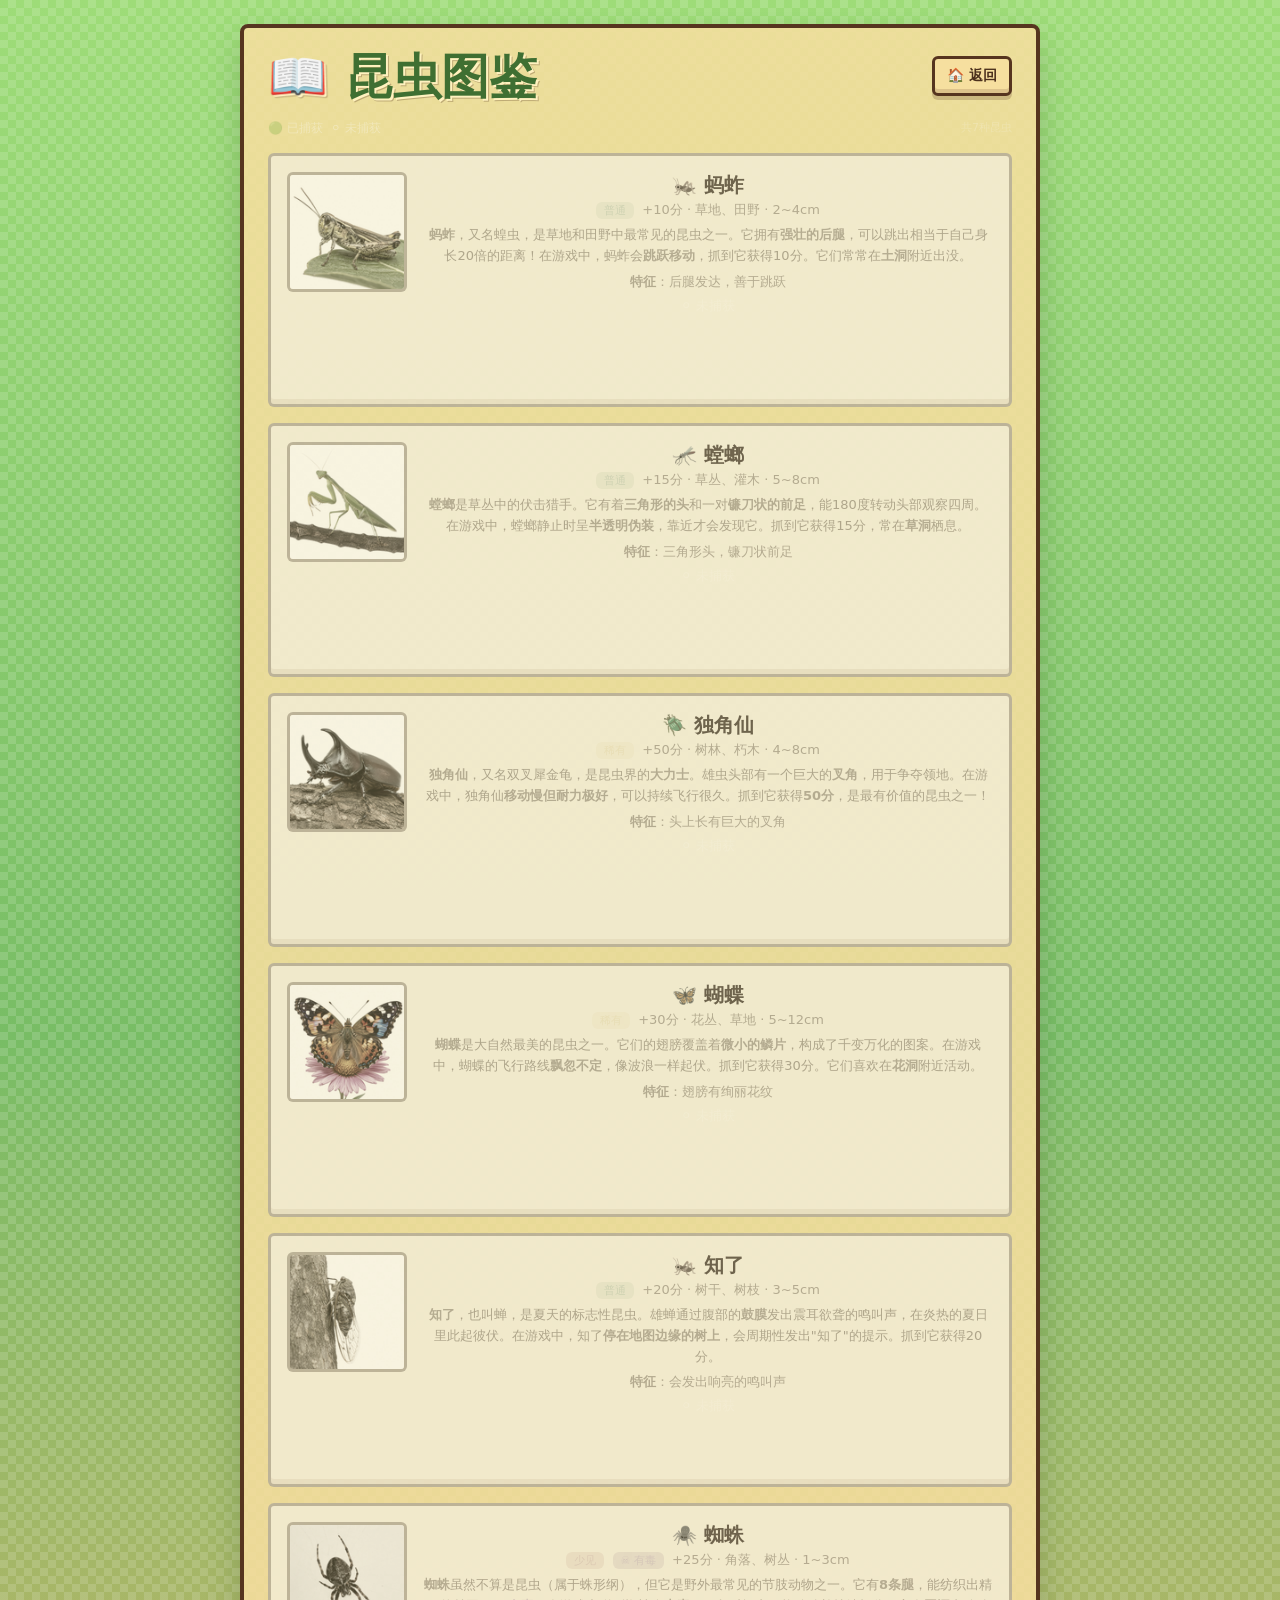
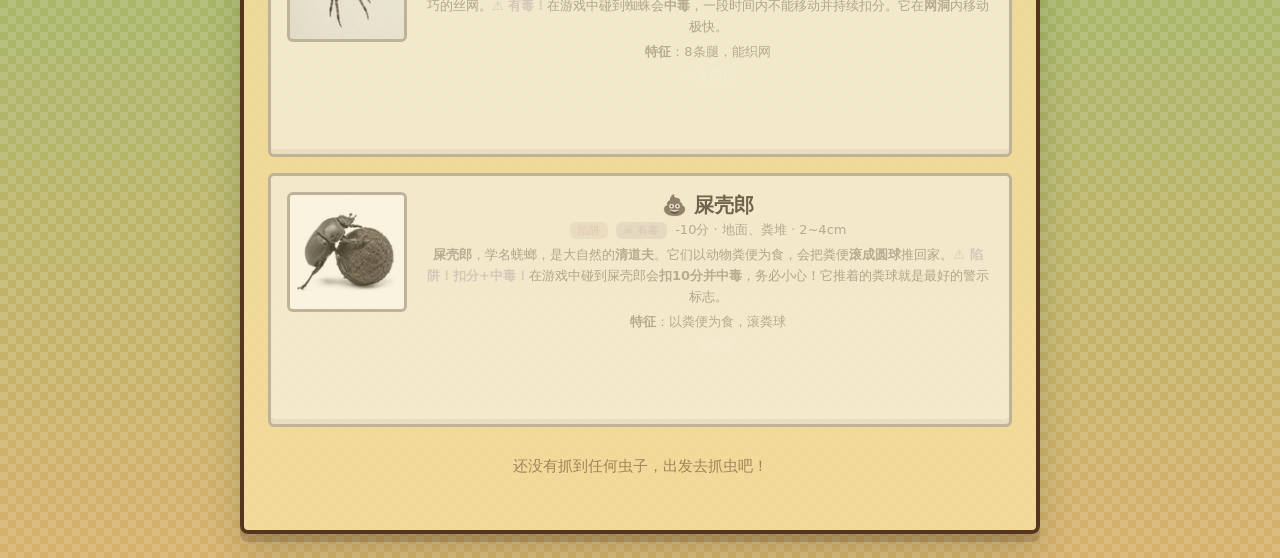
==== commit 76628525: "Add warm pixel adventure style" ====
--- a/collection.html
+++ b/collection.html
@@ -123,7 +123,7 @@
 function readCaught() {
   try {
     const a = JSON.parse(localStorage.getItem('bugCatchCaught')||'{}');
-    const b = JSON.parse(localStorage.getItem('bugRanks')||'[]').reduce((acc,i)=>{
+    const b = JSON.parse(localStorage.getItem('bugCatchLeaderboard')||'[]').reduce((acc,i)=>{
       if(i.bugs)Object.entries(i.bugs).forEach(([k,v])=>acc[k]=(acc[k]||0)+v);return acc;
     },{});
     if(typeof a==='object')Object.entries(a).forEach(([k,v])=>b[k]=(b[k]||0)+v);
--- a/style.css
+++ b/style.css
@@ -3,16 +3,16 @@
 }
 
 :root {
-  --ink: #16412e;
+  --ink: #ffffff;
   --deep: #0e3b2b;
   --leaf: #39b96b;
   --sun: #ffc94d;
   --sky: #59c8ff;
   --berry: #ff6fa5;
-  --glass: rgba(255, 255, 255, 0.36);
-  --glass-strong: rgba(255, 255, 255, 0.56);
-  --stroke: rgba(255, 255, 255, 0.62);
-  --shadow: 0 24px 70px rgba(21, 85, 56, 0.25);
+  --glass: rgba(0, 0, 0, 0.25);
+  --glass-strong: rgba(0, 0, 0, 0.35);
+  --stroke: rgba(255, 255, 255, 0.12);
+  --shadow: 0 12px 40px rgba(0, 0, 0, 0.25);
 }
 
 html,
@@ -535,3 +535,166 @@
     font-size: 12px;
   }
 }
+
+/* ── 全屏游戏 ── */
+html.game-full, body.game-full {
+  width: 100%; height: 100%; margin: 0; padding: 0; overflow: hidden;
+  position: fixed; top: 0; left: 0; right: 0; bottom: 0;
+}
+.game-shell {
+  width: 100vw; height: 100vh; display: flex; flex-direction: column;
+  background: #1a2a1a; position: fixed; top: 0; left: 0; z-index: 100;
+}
+.game-topbar {
+  flex-shrink: 0; display: flex; align-items: center; justify-content: space-between;
+  padding: 4px 12px; background: rgba(0,0,0,0.5); backdrop-filter: blur(8px);
+  z-index: 10; height: 40px;
+}
+.game-title { font-size: 16px; color: #fff; margin: 0; }
+.canvas-wrap { flex: 1; display: flex; align-items: center; justify-content: center; overflow: hidden; background: #1a2a1a; }
+.canvas-wrap canvas { max-width: 100%; max-height: 100%; object-fit: contain; }
+.game-hud {
+  flex-shrink: 0; display: flex; align-items: center; gap: 12px;
+  padding: 4px 12px; height: 36px;
+  background: rgba(0,0,0,0.5); backdrop-filter: blur(8px); color: #fff; font-size: 13px;
+}
+.game-over-overlay {
+  position: absolute; inset: 0; z-index: 20;
+  display: none; align-items: center; justify-content: center; flex-direction: column; gap: 12px;
+  background: rgba(0,0,0,0.75); backdrop-filter: blur(8px); color: #fff;
+}
+.game-over-overlay.show { display: flex; }
+.game-over-overlay h2 { font-size: 28px; }
+.game-over-overlay .final-score { font-size: 42px; font-weight: 700; color: #ffd700; }
+
+/* ── 温暖像素冒险风 ── */
+:root {
+  --ink: #4b2f1c;
+  --deep: #314f2f;
+  --leaf: #6fbf5f;
+  --sun: #f2c45c;
+  --sky: #8ec7d9;
+  --berry: #d85b6f;
+  --paper: #f6df9f;
+  --paper-dark: #d89f56;
+  --wood: #8b5a2b;
+  --wood-dark: #56351f;
+  --glass: rgba(246, 223, 159, 0.88);
+  --glass-strong: rgba(238, 190, 106, 0.92);
+  --stroke: rgba(86, 53, 31, 0.38);
+  --shadow: 0 8px 0 rgba(86, 53, 31, 0.22), 0 18px 34px rgba(49, 79, 47, 0.22);
+}
+
+body {
+  color: var(--ink);
+  background:
+    linear-gradient(45deg, rgba(255,255,255,0.14) 25%, transparent 25% 75%, rgba(255,255,255,0.14) 75%),
+    linear-gradient(45deg, rgba(255,255,255,0.14) 25%, transparent 25% 75%, rgba(255,255,255,0.14) 75%),
+    linear-gradient(180deg, #9edc78 0%, #78bd65 48%, #d7b06a 100%);
+  background-position: 0 0, 8px 8px, 0 0;
+  background-size: 16px 16px, 16px 16px, auto;
+}
+
+body::before,
+body::after {
+  display: none;
+}
+
+.glass-shell,
+.glass-panel,
+.collection-shell,
+.game-shell {
+  border: 4px solid var(--wood-dark);
+  border-radius: 8px;
+  background: var(--glass);
+  box-shadow: var(--shadow);
+  backdrop-filter: none;
+  -webkit-backdrop-filter: none;
+}
+
+.glass-shell {
+  border-radius: 8px;
+}
+
+.home-header h1,
+.collection-header h1,
+.game-title {
+  color: #3f6f32;
+  text-shadow: 2px 2px 0 #fff2bf, 3px 3px 0 rgba(86, 53, 31, 0.3);
+}
+
+.home-header .tagline,
+.empty,
+.home-help,
+.score-row,
+.bug-card .meta,
+.bug-card .desc {
+  color: rgba(75, 47, 28, 0.78) !important;
+}
+
+.btn,
+.small-btn,
+.rank-tab,
+.style-option,
+.start-btn,
+.char-name-input,
+.home-help span,
+kbd {
+  border: 3px solid var(--wood-dark) !important;
+  border-radius: 6px !important;
+  color: var(--ink) !important;
+  background: #f6df9f !important;
+  box-shadow: inset 0 -4px 0 rgba(86, 53, 31, 0.16), 0 4px 0 rgba(86, 53, 31, 0.22) !important;
+  text-shadow: none !important;
+}
+
+.btn.primary,
+.start-btn,
+.rank-tab.active {
+  color: #fffdf0 !important;
+  background: #5aa34d !important;
+  box-shadow: inset 0 -4px 0 rgba(38, 92, 44, 0.42), 0 4px 0 rgba(86, 53, 31, 0.24) !important;
+}
+
+.leaderboard,
+.bug-card,
+.bug-card .img-wrap,
+.preview-wrap canvas {
+  border: 3px solid rgba(86, 53, 31, 0.42) !important;
+  border-radius: 6px !important;
+  background: #fff0bf !important;
+  box-shadow: inset 0 -5px 0 rgba(216, 159, 86, 0.22) !important;
+}
+
+.score-row {
+  border-top: 2px dashed rgba(86, 53, 31, 0.28);
+}
+
+html.game-full,
+body.game-full {
+  background: #263f2a !important;
+}
+
+.game-shell {
+  background: #263f2a;
+  border: 0;
+  box-shadow: none;
+}
+
+.canvas-wrap {
+  background: #263f2a;
+}
+
+canvas {
+  border-radius: 0;
+  background: #78bd65;
+  image-rendering: pixelated;
+  box-shadow: 0 0 0 4px #56351f, 0 0 0 8px #d89f56;
+}
+
+.game-over-overlay {
+  color: #fffdf0;
+  background: rgba(54, 35, 20, 0.82);
+  backdrop-filter: none;
+  -webkit-backdrop-filter: none;
+}
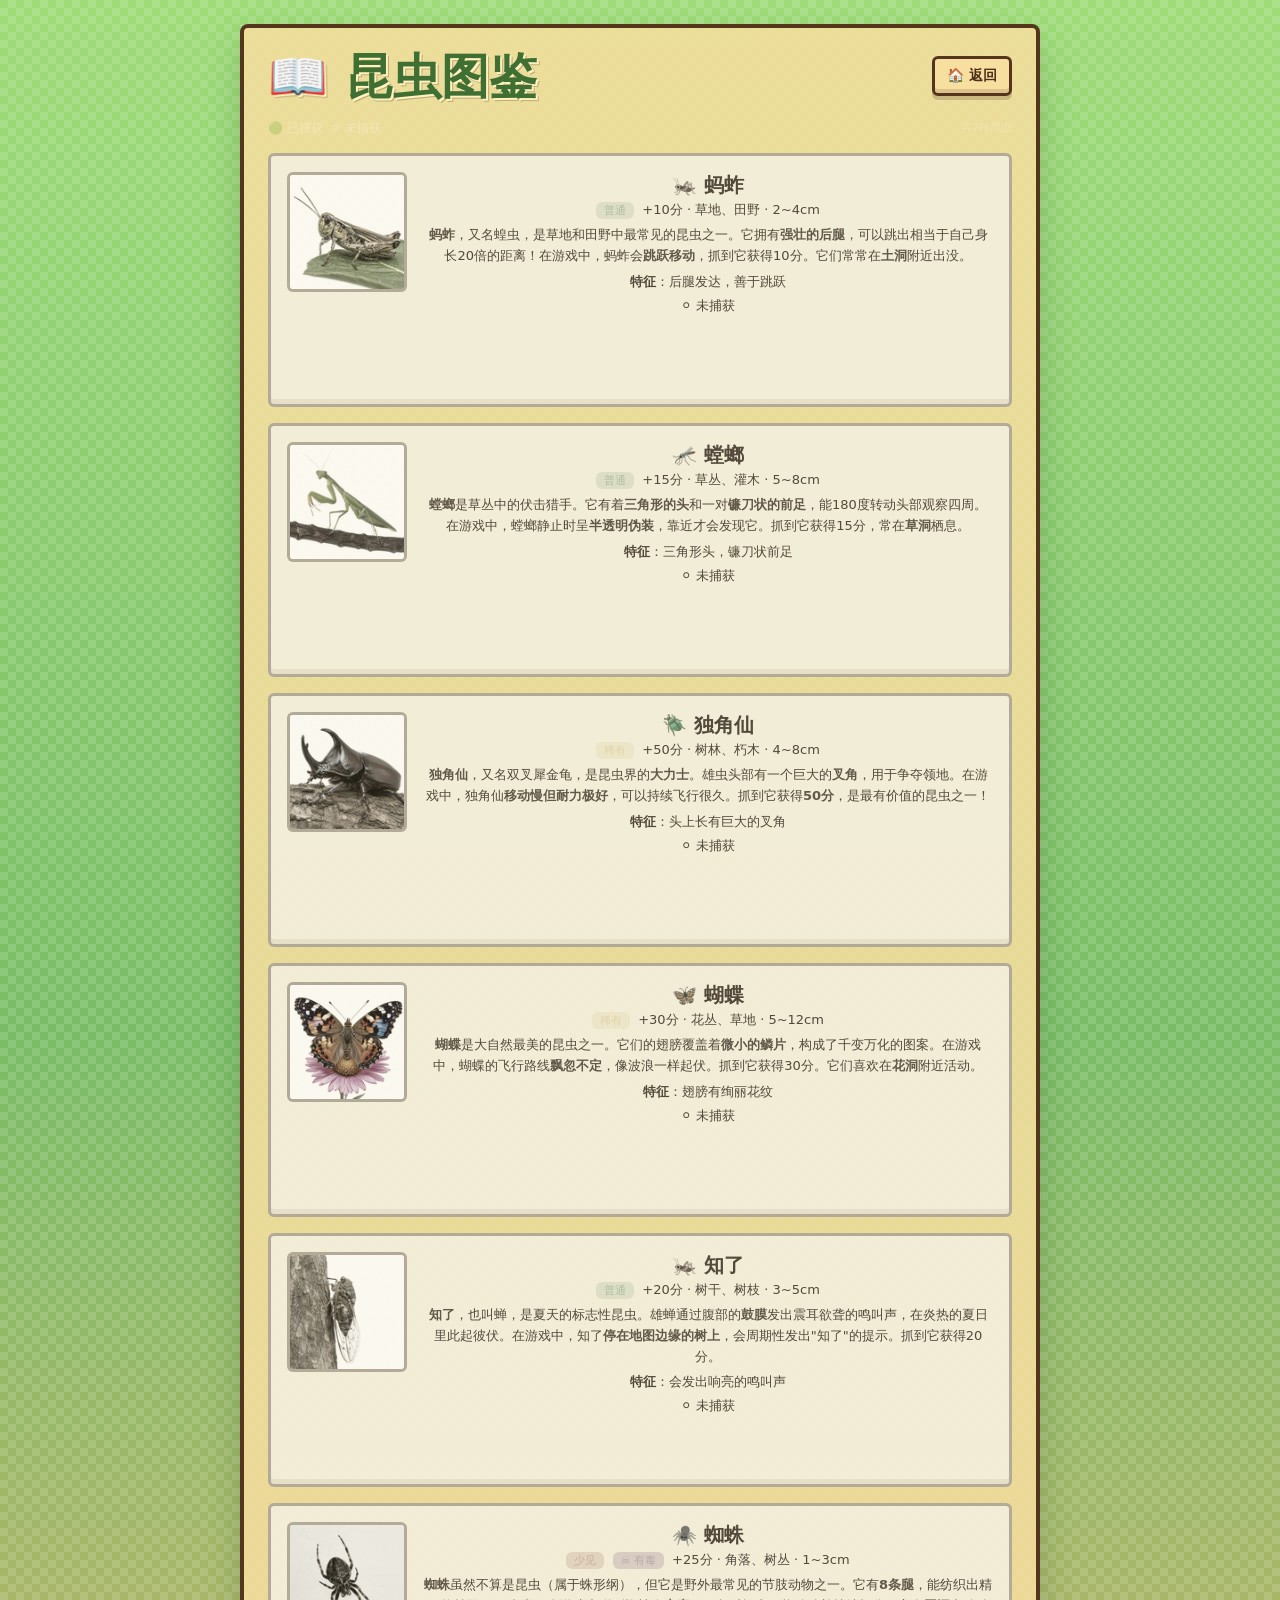
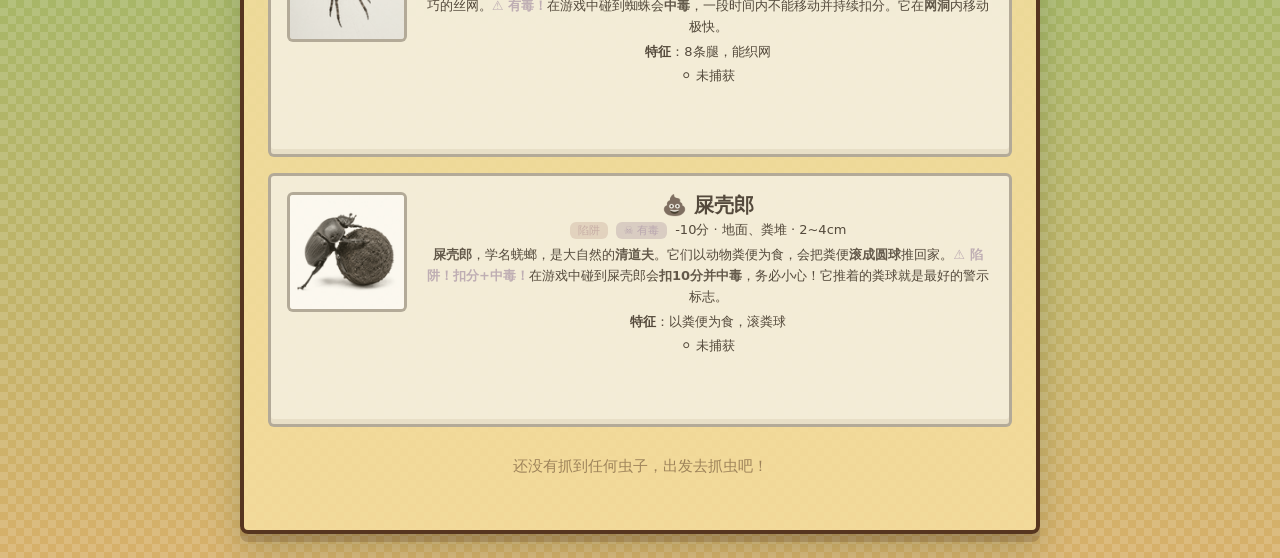
==== commit 049d701a: "Persist scores and collection in file browser" ====
--- a/collection.html
+++ b/collection.html
@@ -122,8 +122,19 @@
 
 function readCaught() {
   try {
-    const a = JSON.parse(localStorage.getItem('bugCatchCaught')||'{}');
-    const b = JSON.parse(localStorage.getItem('bugCatchLeaderboard')||'[]').reduce((acc,i)=>{
+    function readStorage(key, fallback) {
+      try {
+        const memory = JSON.parse(window.name || '{}');
+        if (memory && Object.prototype.hasOwnProperty.call(memory, key)) return memory[key];
+      } catch {}
+      try {
+        return localStorage.getItem(key) || fallback;
+      } catch {
+        return fallback;
+      }
+    }
+    const a = JSON.parse(readStorage('bugCatchCaught', '{}'));
+    const b = JSON.parse(readStorage('bugCatchLeaderboard', '[]')).reduce((acc,i)=>{
       if(i.bugs)Object.entries(i.bugs).forEach(([k,v])=>acc[k]=(acc[k]||0)+v);return acc;
     },{});
     if(typeof a==='object')Object.entries(a).forEach(([k,v])=>b[k]=(b[k]||0)+v);
--- a/style.css
+++ b/style.css
@@ -635,6 +635,7 @@
 .btn,
 .small-btn,
 .rank-tab,
+#rankToggle,
 .style-option,
 .start-btn,
 .char-name-input,
@@ -656,6 +657,16 @@
   box-shadow: inset 0 -4px 0 rgba(38, 92, 44, 0.42), 0 4px 0 rgba(86, 53, 31, 0.24) !important;
 }
 
+.glass-shell a:not(:first-child) {
+  color: var(--ink) !important;
+  font-weight: 800;
+}
+
+#rankToggle {
+  color: var(--ink) !important;
+  font-weight: 800 !important;
+}
+
 .leaderboard,
 .bug-card,
 .bug-card .img-wrap,
@@ -666,6 +677,18 @@
   box-shadow: inset 0 -5px 0 rgba(216, 159, 86, 0.22) !important;
 }
 
+.collection-shell .bug-card .name,
+.collection-shell .bug-card .desc,
+.collection-shell .bug-card .meta,
+.collection-shell .bug-card .status {
+  color: var(--ink) !important;
+  opacity: 1 !important;
+}
+
+.collection-shell .bug-card.missing {
+  opacity: 0.86 !important;
+}
+
 .score-row {
   border-top: 2px dashed rgba(86, 53, 31, 0.28);
 }
